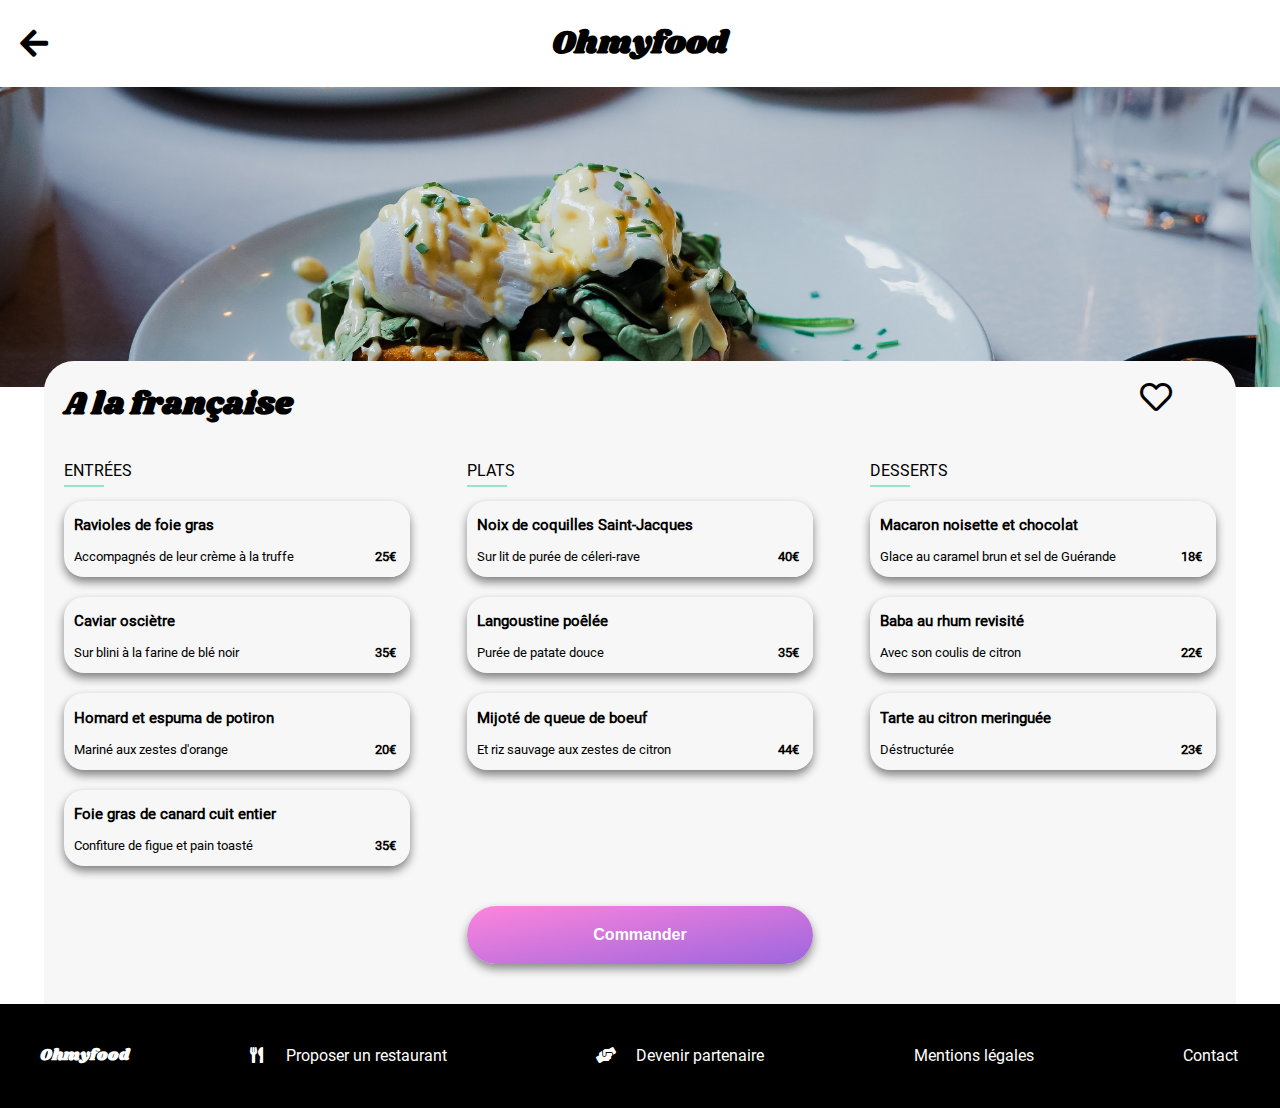
==== a-la-francaise.html @ ba6e2b92 "alignement tarif" ====
<!DOCTYPE html>
<html lang="fr">
    <head>
        <meta charset="utf-8"/>
        <meta name="description" content="Restaurant A la française">
        <meta name="viewport" content="width=device-width, initial-scale=1.0">
        <link rel="stylesheet" href="style.css"/>
        <link rel="stylesheet" href="https://cdnjs.cloudflare.com/ajax/libs/font-awesome/5.13.1/css/all.min.css"/>
        <title>OhMyFood - A la française</title>
    </head>

    <body>

        <div class="global">
            <header>
                <h1>Ohmyfood</h1>
                <a href="index.html"><i class="fas fa-arrow-left retour"></i></a>
            </header>

            <section class="description">
                <img src="images/a-la-francaise.jpg" alt="A la française"/>
                <div class="description-texte">
                    <h1>A la française</h1>
                    <i class="far fa-heart coeur"></i>
                </div>
            </section>

            <section class="menu">
                <div class="menu-categorie">
                <h2>Entrées</h2>
                    <div class="menu-indiv">
                        <div class="plat">
                            <h3>Ravioles de foie gras</h3>
                            <p>Accompagnés de leur crème à la truffe</p>
                        </div>
                        <div class="tarif">
                            <p>25€</p>
                        </div>
                        <div class="coche">
                            <i class="fas fa-check-circle"></i>
                        </div>
                    </div>
                    <div class="menu-indiv">
                        <div class="plat">
                            <h3>Caviar osciètre</h3>
                            <p>Sur blini à la farine de blé noir</p>
                        </div>
                        <div class="tarif">
                            <p>35€</p>
                        </div>
                        <div class="coche">
                            <i class="fas fa-check-circle"></i>
                        </div>
                    </div>
                    <div class="menu-indiv">
                        <div class="plat">
                            <h3>Homard et espuma de potiron</h3> 
                            <p>Mariné aux zestes d'orange</p>
                        </div>
                        <div class="tarif">
                            <p>20€</p>
                        </div>
                        <div class="coche">
                            <i class="fas fa-check-circle"></i>
                        </div>
                    </div>
                    <div class="menu-indiv">
                        <div class="plat">
                            <h3>Foie gras de canard cuit entier</h3> 
                            <p>Confiture de figue et pain toasté</p>
                        </div>
                        <div class="tarif">
                            <p>35€</p>
                        </div>
                        <div class="coche">
                            <i class="fas fa-check-circle"></i>
                        </div>
                    </div>
                </div>
                <div class="menu-categorie">
                <h2>Plats</h2>
                    <div class="menu-indiv">
                        <div class="plat">
                            <h3>Noix de coquilles Saint-Jacques</h3>
                            <p>Sur lit de purée de céleri-rave</p>
                        </div>
                        <div class="tarif">
                            <p>40€</p>
                        </div>
                        <div class="coche">
                            <i class="fas fa-check-circle"></i>
                        </div>
                    </div>
                    <div class="menu-indiv">
                        <div class="plat">
                            <h3>Langoustine poêlée</h3>
                            <p>Purée de patate douce</p>
                        </div>
                        <div class="tarif">
                            <p>35€</p>
                        </div>
                        <div class="coche">
                            <i class="fas fa-check-circle"></i>
                        </div>
                    </div>
                    <div class="menu-indiv">
                        <div class="plat">
                            <h3>Mijoté de queue de boeuf</h3>
                            <p>Et riz sauvage aux zestes de citron</p>
                        </div>
                        <div class="tarif">
                            <p>44€</p>
                        </div>
                        <div class="coche">
                            <i class="fas fa-check-circle"></i>
                        </div>
                    </div>
                </div>
                <div class="menu-categorie">
                <h2>Desserts</h2>
                    <div class="menu-indiv">
                        <div class="plat">
                            <h3>Macaron noisette et chocolat</h3>
                            <p>Glace au caramel brun et sel de Guérande</p>
                        </div>
                        <div class="tarif">
                            <p>18€</p>
                        </div>
                        <div class="coche">
                            <i class="fas fa-check-circle"></i>
                        </div>
                    </div>
                    <div class="menu-indiv">
                        <div class="plat">
                            <h3>Baba au rhum revisité</h3>
                            <p>Avec son coulis de citron</p>
                        </div>
                        <div class="tarif">
                            <p>22€</p>
                        </div>
                        <div class="coche">
                            <i class="fas fa-check-circle"></i>
                        </div>
                    </div>
                    <div class="menu-indiv">
                        <div class="plat">
                            <h3>Tarte au citron meringuée</h3>
                            <p>Déstructurée</p>
                        </div>
                        <div class="tarif">
                            <p>23€</p>
                        </div>
                        <div class="coche">
                            <i class="fas fa-check-circle"></i>
                        </div>
                    </div>
                </div>
                    <div class="bouton">
                        <input type="submit" class="button" value="Commander">
                    </div>
                </section>

            <footer>
                <h4>Ohmyfood</h4>
                <ul class="footer-liste">
                    <li><i class="fas fa-utensils fa-fw icone-3"></i>Proposer un restaurant</li>
                    <li><i class="fas fa-hands-helping fa-fw icone-3"></i>Devenir partenaire</li>
                    <li>Mentions légales</li>
                    <li><a href="mailto:" alt="contact">Contact</a></li>
                </ul>    
            </footer>
        </div>
    </body>
</html>
---- style.css ----
@charset "UTF-8";
/*POLICES*/
@font-face {
  font-family: "Roboto-Regular";
  src: url("police/Roboto-Regular.eot") format("eot"), url("police/Roboto-Regular.woff") format("woff"), url("police/Roboto-Regular.ttf") format("truetype"), url("police/Roboto-Regular.svg") format("svg");
}
@font-face {
  font-family: "Shrikhand-Regular";
  src: url("police/Shrikhand-Regular.eot") format("eot"), url("police/Shrikhand-Regular.woff") format("woff"), url("police/Shrikhand-Regular.ttf") format("truetype"), url("police/Shrikhand-Regular.svg") format("svg");
}
/*VARIABLES*/
/*KEYFRAMES*/
@-webkit-keyframes lds-dual-ring {
  0% {
    transform: rotate(0deg);
  }
  100% {
    transform: rotate(360deg);
  }
}
@-moz-keyframes lds-dual-ring {
  0% {
    transform: rotate(0deg);
  }
  100% {
    transform: rotate(360deg);
  }
}
@-o-keyframes lds-dual-ring {
  0% {
    transform: rotate(0deg);
  }
  100% {
    transform: rotate(360deg);
  }
}
@keyframes lds-dual-ring {
  0% {
    transform: rotate(0deg);
  }
  100% {
    transform: rotate(360deg);
  }
}
@-webkit-keyframes disparition {
  0% {
    opacity: 0.9;
    z-index: 2;
  }
  100% {
    opacity: 0;
    z-index: 0;
  }
}
@-moz-keyframes disparition {
  0% {
    opacity: 0.9;
    z-index: 2;
  }
  100% {
    opacity: 0;
    z-index: 0;
  }
}
@-o-keyframes disparition {
  0% {
    opacity: 0.9;
    z-index: 2;
  }
  100% {
    opacity: 0;
    z-index: 0;
  }
}
@keyframes disparition {
  0% {
    opacity: 0.9;
    z-index: 2;
  }
  100% {
    opacity: 0;
    z-index: 0;
  }
}
@-webkit-keyframes remplissage {
  0% {
    opacity: 0;
  }
  100% {
    opacity: 1;
  }
}
@-moz-keyframes remplissage {
  0% {
    opacity: 0;
  }
  100% {
    opacity: 1;
  }
}
@-o-keyframes remplissage {
  0% {
    opacity: 0;
  }
  100% {
    opacity: 1;
  }
}
@keyframes remplissage {
  0% {
    opacity: 0;
  }
  100% {
    opacity: 1;
  }
}
@-webkit-keyframes fadein {
  0% {
    opacity: 0;
    transform: translateY(20px);
  }
  100% {
    opacity: 1;
    transform: translateY(0px);
  }
}
@-moz-keyframes fadein {
  0% {
    opacity: 0;
    transform: translateY(20px);
  }
  100% {
    opacity: 1;
    transform: translateY(0px);
  }
}
@-o-keyframes fadein {
  0% {
    opacity: 0;
    transform: translateY(20px);
  }
  100% {
    opacity: 1;
    transform: translateY(0px);
  }
}
@keyframes fadein {
  0% {
    opacity: 0;
    transform: translateY(20px);
  }
  100% {
    opacity: 1;
    transform: translateY(0px);
  }
}
@-webkit-keyframes decalage {
  0% {
    transform: translateX(0);
  }
  100% {
    transform: translateX(-100%);
  }
}
@-moz-keyframes decalage {
  0% {
    transform: translateX(0);
  }
  100% {
    transform: translateX(-100%);
  }
}
@-o-keyframes decalage {
  0% {
    transform: translateX(0);
  }
  100% {
    transform: translateX(-100%);
  }
}
@keyframes decalage {
  0% {
    transform: translateX(0);
  }
  100% {
    transform: translateX(-100%);
  }
}
@-webkit-keyframes rotation {
  0% {
    transform: rotate(0deg);
  }
  100% {
    transform: rotate(360deg);
  }
}
@-moz-keyframes rotation {
  0% {
    transform: rotate(0deg);
  }
  100% {
    transform: rotate(360deg);
  }
}
@-o-keyframes rotation {
  0% {
    transform: rotate(0deg);
  }
  100% {
    transform: rotate(360deg);
  }
}
@keyframes rotation {
  0% {
    transform: rotate(0deg);
  }
  100% {
    transform: rotate(360deg);
  }
}
/*GENERAL*/
body {
  font-family: "Roboto-Regular", "serif";
  color: black;
  margin: auto;
}

body, .global {
  width: 100%;
  position: absolute;
}

h1, h4 {
  font-family: "Shrikhand-Regular", "serif";
  margin: 0px;
}

a {
  color: black;
}

.coeur {
  font-size: xx-large;
  position: absolute;
  top: 0;
  right: 0;
  padding: 10px;
  margin: 10px;
  width: 10%;
  text-align: center;
}
.coeur:hover {
  content: "";
  font-family: "Font Awesome 5 Free";
  font-weight: bold;
  background: -webkit-linear-gradient(90deg, #FF79DA, #9356DC);
  -webkit-background-clip: text;
  -webkit-text-fill-color: transparent;
  animation-name: remplissage;
  animation-duration: 3s;
}

/*Header*/
header {
  padding: 20px;
  text-align: center;
  max-width: 100%;
  position: relative;
}

.retour {
  font-size: xx-large;
  position: absolute;
  left: 0;
  top: 8%;
  padding: 20px;
}

/*Footer*/
footer {
  padding: 20px;
  color: white;
  background-color: black;
}

footer ul {
  padding-left: 0px;
}

footer li {
  list-style: none;
  line-height: 200%;
}

.icone-3 {
  padding-right: 20px;
}

footer a {
  text-decoration: none;
  color: white;
}

/*ACCUEIL*/
/*Loading spinner*/
.spinner {
  width: 100%;
  height: 100%;
  background-color: #f7f7f7;
  position: fixed;
  display: flex;
  align-items: center;
  justify-content: center;
  opacity: 0.9;
  z-index: 2;
  animation: disparition 2s forwards 2s;
}

.lds-dual-ring {
  width: 80px;
  height: 80px;
  display: block;
  margin-left: auto;
  margin-right: auto;
  animation: disparition 2s forwards 2s;
}

.lds-dual-ring:after {
  content: " ";
  display: block;
  width: 64px;
  height: 64px;
  margin: 8px;
  border-radius: 50%;
  border: 6px solid #9356DC;
  border-color: #9356DC transparent #9356DC transparent;
  animation: lds-dual-ring 3s linear infinite;
}

/*Localisation*/
.localisation {
  padding: 20px;
  text-align: center;
  font-size: large;
  font-weight: bold;
  background-color: #ededed;
  box-shadow: inset 0 5px 5px -5px #333;
  max-width: 100%;
}

input {
  border: none;
  background-color: #ededed;
  font-size: large;
  font-weight: bold;
  color: black;
  max-width: 50%;
}

input::placeholder {
  color: black;
  opacity: 1;
  width: 50%;
  text-align: center;
  border: none;
}

/*Presentation*/
.presentation {
  padding: 40px 20px;
  background-color: #f7f7f7;
  text-align: center;
}

.presentation p {
  font-size: large;
}

.icone-1 {
  color: black;
  opacity: 0.6;
}

.icone-2 {
  color: #9356DC;
}

.button {
  width: 80%;
  margin-top: 20px;
  padding: 20px 10px 20px 10px;
  border-radius: 30px;
  font-size: medium;
  font-weight: bold;
  color: white;
  border: none;
  background: linear-gradient(170deg, #FF79DA, #9356DC);
  opacity: 0.9;
  box-shadow: 0px 5px 10px gray;
}
.button:hover {
  opacity: 0.7;
  box-shadow: 0px 5px 20px black;
}

/*Fonctionnement*/
.fonctionnement {
  padding: 40px 20px;
}

.fonctionnement ol {
  list-style-type: none;
  counter-reset: compteListe;
}

.fonctionnement ol li {
  padding: 30px 10px 30px 0px;
  font-weight: bold;
  background-color: #f7f7f7;
  border-radius: 20px;
  margin-bottom: 20px;
  box-shadow: 0px 5px 10px gray;
  margin-left: -20px;
  letter-spacing: 1px;
}
.fonctionnement ol li:hover {
  opacity: 0.7;
  box-shadow: 0px 5px 20px black;
}

.fonctionnement ol li::before {
  counter-increment: compteListe;
  content: counter(compteListe) " ";
  color: white;
  background-color: #9356DC;
  border-radius: 50%;
  padding: 10px;
  margin-left: -20px;
}

.icone-1, .icone-2 {
  padding-left: 20px;
  padding-right: 20px;
}

/*Restaurants*/
.restaurant {
  padding: 40px 20px;
  background-color: #f7f7f7;
}

.restaurant-indiv {
  max-width: 100%;
  border-radius: 20px;
  padding-bottom: 10px;
  margin-bottom: 20px;
  box-shadow: 0px 5px 10px gray;
  display: flex;
  flex-wrap: wrap;
  justify-content: space-between;
}

.restaurant a {
  text-decoration: none;
  color: black;
  width: 100%;
}

.restaurant-image {
  position: relative;
  width: 100%;
}

.restaurant-indiv img {
  border-radius: 20px 20px 0px 0px;
  width: 100%;
  max-height: 250px;
  object-fit: cover;
}

.button-new {
  background-color: #99E2D0;
  color: #30A387;
  font-weight: bold;
  width: 100px;
  border-radius: 5px;
  text-align: center;
  padding: 10px;
  margin: 10px;
  border: none;
  letter-spacing: 1px;
  position: absolute;
  top: 0;
  right: 0;
}

.restaurant-texte {
  line-height: 50%;
  padding-left: 10px;
  position: relative;
  width: 100%;
}

/*MENUS*/
/*Description*/
.description-texte {
  position: relative;
  max-width: 100%;
  padding: 20px;
  border-radius: 30px 30px 0px 0px;
  background-color: #f7f7f7;
  margin-top: -30px;
  display: flex;
  flex-direction: row;
  flex-wrap: wrap;
  justify-content: space-between;
}

.description img {
  width: 100%;
  max-height: 200px;
  object-fit: cover;
  object-position: center;
}

/*Menus*/
.menu {
  background-color: #f7f7f7;
  padding: 0px 20px 40px 20px;
  margin-top: -20px;
}

.menu h2 {
  padding-top: 20px;
  font-size: medium;
  text-transform: uppercase;
  font-weight: lighter;
  border-bottom: 2px #99E2D0 solid;
  padding-bottom: 5px;
  width: 40px;
}

.menu-indiv {
  max-width: 100%;
  border-radius: 20px;
  margin-bottom: 20px;
  font-size: small;
  box-shadow: 0px 5px 10px gray;
  display: flex;
  flex-direction: row;
  flex-wrap: nowrap;
  justify-content: space-between;
  overflow: hidden;
  animation: fadein 2s;
  -moz-animation: fadein 2s;
  /* Firefox */
  -webkit-animation: fadein 2s;
  /* Safari et Chrome */
  -o-animation: fadein 2s;
  /* Opera */
}

.menu-indiv:nth-of-type(1) {
  animation-delay: 0s;
}

.menu-indiv:nth-of-type(2) {
  animation-delay: 0.1s;
}

.menu-indiv:nth-of-type(3) {
  animation-delay: 0.2s;
}

.menu-indiv:nth-of-type(4) {
  animation-delay: 0.3s;
}

.tarif {
  font-weight: bold;
  min-width: 20%;
  min-height: 100%;
  text-align: center;
  display: grid;
  align-items: end;
  z-index: 1;
  background-color: #f7f7f7;
  border-radius: 0px 20px 20px 0px;
  position: relative;
  /*right: -20%;*/
}
.tarif:hover {
  animation: decalage 2s forwards;
  width: 20%;
}
.tarif:hover + .coche {
  animation: decalage 2s forwards;
}
.tarif:hover + .coche i {
  animation: rotation 2s forwards 0.5s;
}

.coche {
  min-width: 20%;
  min-height: 100%;
  z-index: 0;
  color: white;
  background: #99E2D0;
  border-radius: 0px 20px 20px 0px;
  font-size: x-large;
  position: relative;
  /*right: -20%;*/
  text-align: center;
  display: grid;
  align-items: center;
}

.plat {
  /*line-height: 50%;*/
  padding-left: 10px;
  min-width: 80%;
  white-space: nowrap;
}

.plat p, .plat h3 {
  white-space: nowrap;
  overflow: hidden;
  text-overflow: ellipsis;
  /*line-height: 100%;*/
}

.bouton {
  text-align: center;
}

/*MEDIA QUERIES*/
@media screen and (min-width: 800px) and (max-width: 1024px) {
  body, .global {
    max-width: 800px;
    position: relative;
    margin: auto;
  }
}
@media screen and (min-width: 1024px) {
  .presentation, .fonctionnement {
    padding: 40px 20px;
  }

  .button {
    width: 30%;
  }

  .fonctionnement ol {
    display: flex;
    justify-content: space-between;
  }

  .fonctionnement ol li {
    width: 30%;
    font-weight: normal;
  }

  .restaurant {
    padding: 40px 20px;
    display: flex;
    flex-direction: row;
    flex-wrap: wrap;
    justify-content: space-between;
  }

  .restaurant h2 {
    width: 100%;
  }

  .restaurant a {
    width: 49%;
  }

  footer {
    padding: 20px 20px;
    display: flex;
  }

  footer h4 {
    margin: 20px;
    width: 15%;
  }

  footer ul {
    display: flex;
    justify-content: space-between;
    width: 80%;
  }

  .description-texte {
    width: 90%;
    margin-left: auto;
    margin-right: auto;
  }

  .description img {
    max-height: 300px;
  }

  .menu {
    width: 90%;
    margin-left: auto;
    margin-right: auto;
    display: flex;
    flex-direction: row;
    flex-wrap: wrap;
    justify-content: space-between;
  }

  .menu-categorie {
    width: 30%;
  }

  .bouton {
    width: 100%;
  }
}

/*# sourceMappingURL=style.css.map */
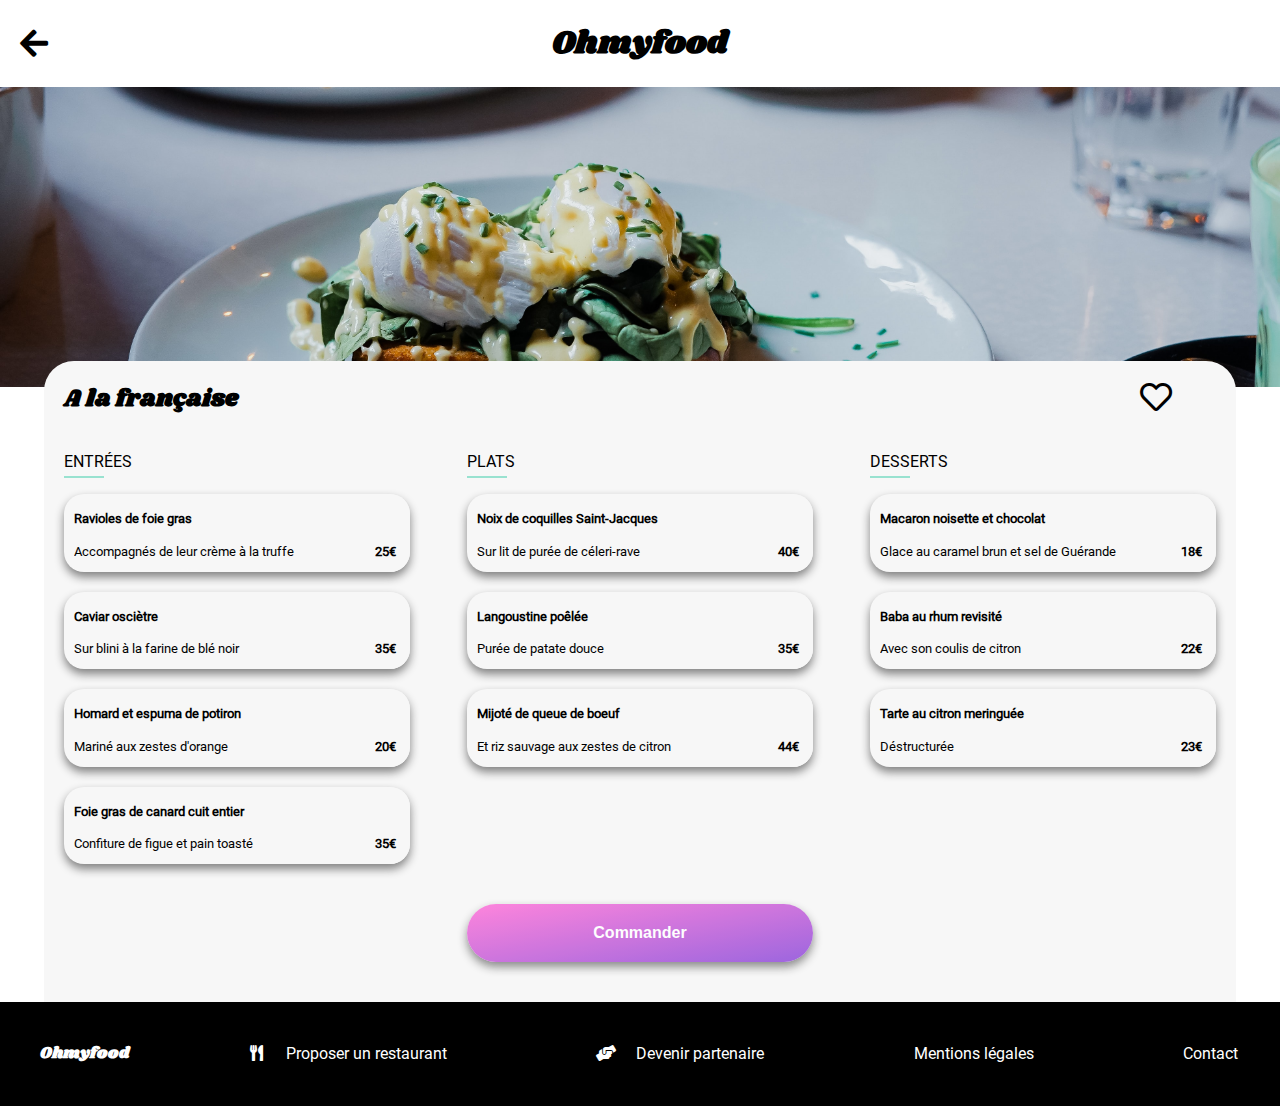
==== commit b4c9b95b: "corrections W3C" ====
--- a/a-la-francaise.html
+++ b/a-la-francaise.html
@@ -20,17 +20,17 @@
             <section class="description">
                 <img src="images/a-la-francaise.jpg" alt="A la française"/>
                 <div class="description-texte">
-                    <h1>A la française</h1>
+                    <h2>A la française</h2>
                     <i class="far fa-heart coeur"></i>
                 </div>
             </section>
 
             <section class="menu">
                 <div class="menu-categorie">
-                <h2>Entrées</h2>
+                <h3>Entrées</h3>
                     <div class="menu-indiv">
                         <div class="plat">
-                            <h3>Ravioles de foie gras</h3>
+                            <h4>Ravioles de foie gras</h4>
                             <p>Accompagnés de leur crème à la truffe</p>
                         </div>
                         <div class="tarif">
@@ -42,7 +42,7 @@
                     </div>
                     <div class="menu-indiv">
                         <div class="plat">
-                            <h3>Caviar osciètre</h3>
+                            <h4>Caviar osciètre</h4>
                             <p>Sur blini à la farine de blé noir</p>
                         </div>
                         <div class="tarif">
@@ -54,7 +54,7 @@
                     </div>
                     <div class="menu-indiv">
                         <div class="plat">
-                            <h3>Homard et espuma de potiron</h3> 
+                            <h4>Homard et espuma de potiron</h4> 
                             <p>Mariné aux zestes d'orange</p>
                         </div>
                         <div class="tarif">
@@ -66,7 +66,7 @@
                     </div>
                     <div class="menu-indiv">
                         <div class="plat">
-                            <h3>Foie gras de canard cuit entier</h3> 
+                            <h4>Foie gras de canard cuit entier</h4> 
                             <p>Confiture de figue et pain toasté</p>
                         </div>
                         <div class="tarif">
@@ -78,10 +78,10 @@
                     </div>
                 </div>
                 <div class="menu-categorie">
-                <h2>Plats</h2>
+                <h3>Plats</h3>
                     <div class="menu-indiv">
                         <div class="plat">
-                            <h3>Noix de coquilles Saint-Jacques</h3>
+                            <h4>Noix de coquilles Saint-Jacques</h4>
                             <p>Sur lit de purée de céleri-rave</p>
                         </div>
                         <div class="tarif">
@@ -93,7 +93,7 @@
                     </div>
                     <div class="menu-indiv">
                         <div class="plat">
-                            <h3>Langoustine poêlée</h3>
+                            <h4>Langoustine poêlée</h4>
                             <p>Purée de patate douce</p>
                         </div>
                         <div class="tarif">
@@ -105,7 +105,7 @@
                     </div>
                     <div class="menu-indiv">
                         <div class="plat">
-                            <h3>Mijoté de queue de boeuf</h3>
+                            <h4>Mijoté de queue de boeuf</h4>
                             <p>Et riz sauvage aux zestes de citron</p>
                         </div>
                         <div class="tarif">
@@ -117,10 +117,10 @@
                     </div>
                 </div>
                 <div class="menu-categorie">
-                <h2>Desserts</h2>
+                <h3>Desserts</h3>
                     <div class="menu-indiv">
                         <div class="plat">
-                            <h3>Macaron noisette et chocolat</h3>
+                            <h4>Macaron noisette et chocolat</h4>
                             <p>Glace au caramel brun et sel de Guérande</p>
                         </div>
                         <div class="tarif">
@@ -132,7 +132,7 @@
                     </div>
                     <div class="menu-indiv">
                         <div class="plat">
-                            <h3>Baba au rhum revisité</h3>
+                            <h4>Baba au rhum revisité</h4>
                             <p>Avec son coulis de citron</p>
                         </div>
                         <div class="tarif">
@@ -144,7 +144,7 @@
                     </div>
                     <div class="menu-indiv">
                         <div class="plat">
-                            <h3>Tarte au citron meringuée</h3>
+                            <h4>Tarte au citron meringuée</h4>
                             <p>Déstructurée</p>
                         </div>
                         <div class="tarif">
@@ -166,7 +166,7 @@
                     <li><i class="fas fa-utensils fa-fw icone-3"></i>Proposer un restaurant</li>
                     <li><i class="fas fa-hands-helping fa-fw icone-3"></i>Devenir partenaire</li>
                     <li>Mentions légales</li>
-                    <li><a href="mailto:" alt="contact">Contact</a></li>
+                    <li><a href="mailto:">Contact</a></li>
                 </ul>    
             </footer>
         </div>
--- a/style.css
+++ b/style.css
@@ -218,6 +218,38 @@
     transform: rotate(360deg);
   }
 }
+@-webkit-keyframes largeur {
+  0% {
+    max-width: 80%;
+  }
+  100% {
+    max-width: 60%;
+  }
+}
+@-moz-keyframes largeur {
+  0% {
+    max-width: 80%;
+  }
+  100% {
+    max-width: 60%;
+  }
+}
+@-o-keyframes largeur {
+  0% {
+    max-width: 80%;
+  }
+  100% {
+    max-width: 60%;
+  }
+}
+@keyframes largeur {
+  0% {
+    max-width: 80%;
+  }
+  100% {
+    max-width: 60%;
+  }
+}
 /*GENERAL*/
 body {
   font-family: "Roboto-Regular", "serif";
@@ -230,7 +262,7 @@
   position: absolute;
 }
 
-h1, h4 {
+h1 {
   font-family: "Shrikhand-Regular", "serif";
   margin: 0px;
 }
@@ -281,6 +313,11 @@
   padding: 20px;
   color: white;
   background-color: black;
+}
+
+footer h4 {
+  font-family: "Shrikhand-Regular", "serif";
+  margin: 0px;
 }
 
 footer ul {
@@ -516,6 +553,11 @@
   justify-content: space-between;
 }
 
+.description-texte h2 {
+  font-family: "Shrikhand-Regular", "serif";
+  margin: 0px;
+}
+
 .description img {
   width: 100%;
   max-height: 200px;
@@ -530,7 +572,7 @@
   margin-top: -20px;
 }
 
-.menu h2 {
+.menu h3 {
   padding-top: 20px;
   font-size: medium;
   text-transform: uppercase;
@@ -599,6 +641,9 @@
 .tarif:hover + .coche i {
   animation: rotation 2s forwards 0.5s;
 }
+.tarif:hover {
+  animation: decalage 2s forwards;
+}
 
 .coche {
   min-width: 20%;
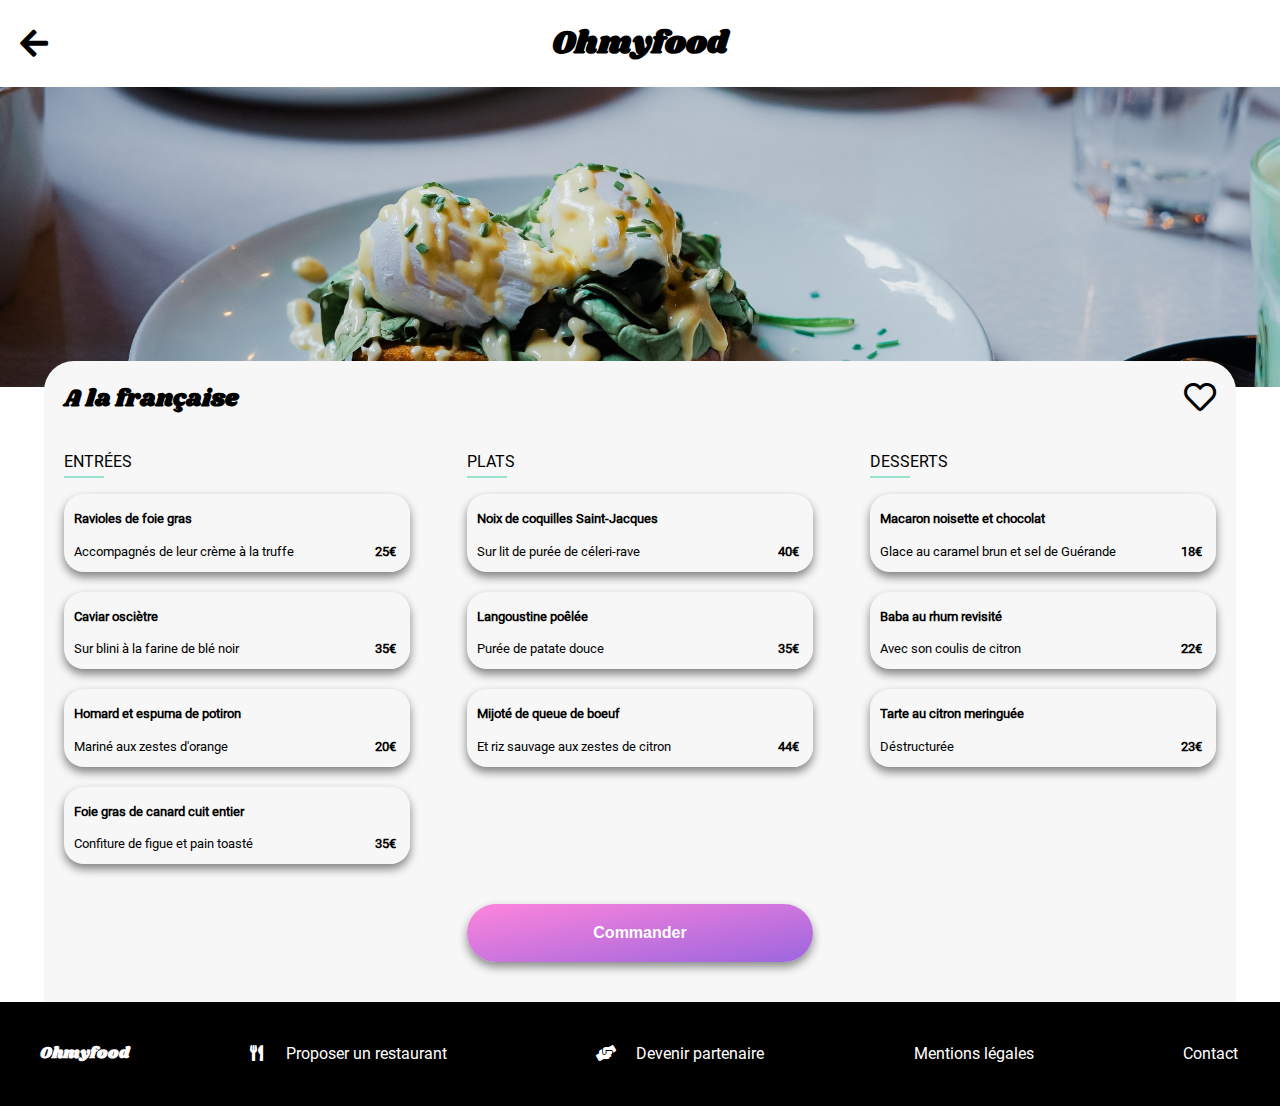
==== commit ce9088d2: "mail" ====
--- a/a-la-francaise.html
+++ b/a-la-francaise.html
@@ -166,8 +166,7 @@
                     <li><i class="fas fa-utensils fa-fw icone-3"></i>Proposer un restaurant</li>
                     <li><i class="fas fa-hands-helping fa-fw icone-3"></i>Devenir partenaire</li>
                     <li>Mentions légales</li>
-                    <li><a href="mailto:">Contact</a></li>
-                </ul>    
+                    <li><a href="mailto:contact@ohmyfood.com">Contact</a></li>                </ul>    
             </footer>
         </div>
     </body>
--- a/style.css
+++ b/style.css
@@ -10,6 +10,14 @@
 }
 /*VARIABLES*/
 /*KEYFRAMES*/
+@keyframes lds-dual-ring {
+  0% {
+    transform: rotate(0deg);
+  }
+  100% {
+    transform: rotate(360deg);
+  }
+}
 @-webkit-keyframes lds-dual-ring {
   0% {
     transform: rotate(0deg);
@@ -34,15 +42,7 @@
     transform: rotate(360deg);
   }
 }
-@keyframes lds-dual-ring {
-  0% {
-    transform: rotate(0deg);
-  }
-  100% {
-    transform: rotate(360deg);
-  }
-}
-@-webkit-keyframes disparition {
+@keyframes disparition {
   0% {
     opacity: 0.9;
     z-index: 2;
@@ -52,7 +52,7 @@
     z-index: 0;
   }
 }
-@-moz-keyframes disparition {
+@-webkit-keyframes disparition {
   0% {
     opacity: 0.9;
     z-index: 2;
@@ -62,7 +62,7 @@
     z-index: 0;
   }
 }
-@-o-keyframes disparition {
+@-moz-keyframes disparition {
   0% {
     opacity: 0.9;
     z-index: 2;
@@ -72,7 +72,7 @@
     z-index: 0;
   }
 }
-@keyframes disparition {
+@-o-keyframes disparition {
   0% {
     opacity: 0.9;
     z-index: 2;
@@ -82,6 +82,14 @@
     z-index: 0;
   }
 }
+@keyframes remplissage {
+  0% {
+    opacity: 0;
+  }
+  100% {
+    opacity: 1;
+  }
+}
 @-webkit-keyframes remplissage {
   0% {
     opacity: 0;
@@ -106,15 +114,7 @@
     opacity: 1;
   }
 }
-@keyframes remplissage {
-  0% {
-    opacity: 0;
-  }
-  100% {
-    opacity: 1;
-  }
-}
-@-webkit-keyframes fadein {
+@keyframes fadein {
   0% {
     opacity: 0;
     transform: translateY(20px);
@@ -124,7 +124,7 @@
     transform: translateY(0px);
   }
 }
-@-moz-keyframes fadein {
+@-webkit-keyframes fadein {
   0% {
     opacity: 0;
     transform: translateY(20px);
@@ -134,7 +134,7 @@
     transform: translateY(0px);
   }
 }
-@-o-keyframes fadein {
+@-moz-keyframes fadein {
   0% {
     opacity: 0;
     transform: translateY(20px);
@@ -144,7 +144,7 @@
     transform: translateY(0px);
   }
 }
-@keyframes fadein {
+@-o-keyframes fadein {
   0% {
     opacity: 0;
     transform: translateY(20px);
@@ -154,36 +154,12 @@
     transform: translateY(0px);
   }
 }
-@-webkit-keyframes decalage {
-  0% {
-    transform: translateX(0);
-  }
-  100% {
-    transform: translateX(-100%);
-  }
-}
-@-moz-keyframes decalage {
-  0% {
-    transform: translateX(0);
-  }
-  100% {
-    transform: translateX(-100%);
-  }
-}
-@-o-keyframes decalage {
-  0% {
-    transform: translateX(0);
-  }
-  100% {
-    transform: translateX(-100%);
-  }
-}
-@keyframes decalage {
-  0% {
-    transform: translateX(0);
-  }
-  100% {
-    transform: translateX(-100%);
+@keyframes rotation {
+  0% {
+    transform: rotate(0deg);
+  }
+  100% {
+    transform: rotate(360deg);
   }
 }
 @-webkit-keyframes rotation {
@@ -210,44 +186,36 @@
     transform: rotate(360deg);
   }
 }
-@keyframes rotation {
-  0% {
-    transform: rotate(0deg);
-  }
-  100% {
-    transform: rotate(360deg);
+@keyframes largeur {
+  0% {
+    min-width: 80%;
+  }
+  100% {
+    min-width: 60%;
   }
 }
 @-webkit-keyframes largeur {
   0% {
-    max-width: 80%;
-  }
-  100% {
-    max-width: 60%;
+    min-width: 80%;
+  }
+  100% {
+    min-width: 60%;
   }
 }
 @-moz-keyframes largeur {
   0% {
-    max-width: 80%;
-  }
-  100% {
-    max-width: 60%;
+    min-width: 80%;
+  }
+  100% {
+    min-width: 60%;
   }
 }
 @-o-keyframes largeur {
   0% {
-    max-width: 80%;
-  }
-  100% {
-    max-width: 60%;
-  }
-}
-@keyframes largeur {
-  0% {
-    max-width: 80%;
-  }
-  100% {
-    max-width: 60%;
+    min-width: 80%;
+  }
+  100% {
+    min-width: 60%;
   }
 }
 /*GENERAL*/
@@ -279,7 +247,7 @@
   padding: 10px;
   margin: 10px;
   width: 10%;
-  text-align: center;
+  text-align: end;
 }
 .coeur:hover {
   content: "";
@@ -385,7 +353,7 @@
   max-width: 100%;
 }
 
-input {
+.localisation input {
   border: none;
   background-color: #ededed;
   font-size: large;
@@ -397,7 +365,7 @@
 input::placeholder {
   color: black;
   opacity: 1;
-  width: 50%;
+  width: 100%;
   text-align: center;
   border: none;
 }
@@ -595,11 +563,14 @@
   overflow: hidden;
   animation: fadein 2s;
   -moz-animation: fadein 2s;
-  /* Firefox */
   -webkit-animation: fadein 2s;
-  /* Safari et Chrome */
   -o-animation: fadein 2s;
-  /* Opera */
+}
+.menu-indiv:hover > .plat {
+  animation: largeur 2s forwards;
+}
+.menu-indiv:hover > .coche i {
+  animation: rotation 2s forwards 0.5s;
 }
 
 .menu-indiv:nth-of-type(1) {
@@ -629,20 +600,6 @@
   background-color: #f7f7f7;
   border-radius: 0px 20px 20px 0px;
   position: relative;
-  /*right: -20%;*/
-}
-.tarif:hover {
-  animation: decalage 2s forwards;
-  width: 20%;
-}
-.tarif:hover + .coche {
-  animation: decalage 2s forwards;
-}
-.tarif:hover + .coche i {
-  animation: rotation 2s forwards 0.5s;
-}
-.tarif:hover {
-  animation: decalage 2s forwards;
 }
 
 .coche {
@@ -654,24 +611,21 @@
   border-radius: 0px 20px 20px 0px;
   font-size: x-large;
   position: relative;
-  /*right: -20%;*/
   text-align: center;
   display: grid;
   align-items: center;
 }
 
 .plat {
-  /*line-height: 50%;*/
   padding-left: 10px;
   min-width: 80%;
   white-space: nowrap;
 }
 
-.plat p, .plat h3 {
+.plat p, .plat h4 {
   white-space: nowrap;
   overflow: hidden;
   text-overflow: ellipsis;
-  /*line-height: 100%;*/
 }
 
 .bouton {
@@ -680,10 +634,30 @@
 
 /*MEDIA QUERIES*/
 @media screen and (min-width: 800px) and (max-width: 1024px) {
-  body, .global {
+  footer h4 {
+    text-align: center;
+  }
+
+  footer ul {
+    text-align: center;
+  }
+
+  .description img {
+    max-height: 250px;
+  }
+
+  .description-texte {
     max-width: 800px;
-    position: relative;
-    margin: auto;
+    margin-left: auto;
+    margin-right: auto;
+  }
+
+  .menu {
+    max-width: 800px;
+    margin-left: auto;
+    margin-right: auto;
+    display: flex;
+    flex-direction: column;
   }
 }
 @media screen and (min-width: 1024px) {
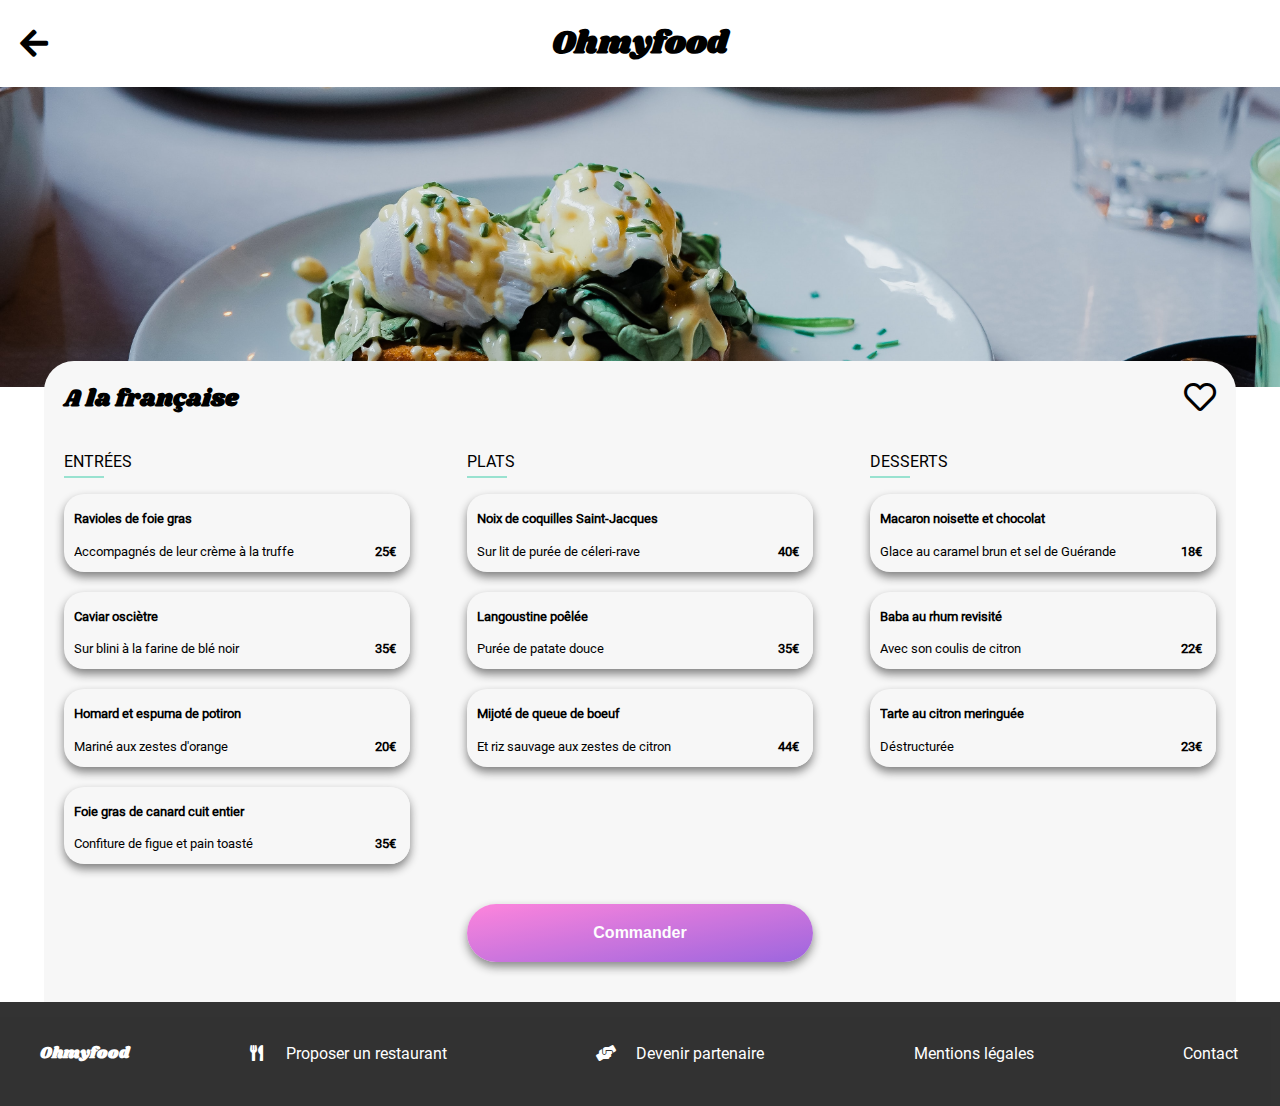
==== commit 4f37daf7: "dernier commit" ====
--- a/a-la-francaise.html
+++ b/a-la-francaise.html
@@ -4,6 +4,7 @@
         <meta charset="utf-8"/>
         <meta name="description" content="Restaurant A la française">
         <meta name="viewport" content="width=device-width, initial-scale=1.0">
+        <meta name="keywords" content="gastronomie, menu, restaurant, commande">
         <link rel="stylesheet" href="style.css"/>
         <link rel="stylesheet" href="https://cdnjs.cloudflare.com/ajax/libs/font-awesome/5.13.1/css/all.min.css"/>
         <title>OhMyFood - A la française</title>
--- a/style.css
+++ b/style.css
@@ -281,6 +281,7 @@
   padding: 20px;
   color: white;
   background-color: black;
+  opacity: 0.8;
 }
 
 footer h4 {
@@ -479,7 +480,7 @@
 .restaurant-indiv img {
   border-radius: 20px 20px 0px 0px;
   width: 100%;
-  max-height: 250px;
+  max-height: 150px;
   object-fit: cover;
 }
 
@@ -659,6 +660,10 @@
     display: flex;
     flex-direction: column;
   }
+
+  .restaurant-indiv img {
+    max-height: 200px;
+  }
 }
 @media screen and (min-width: 1024px) {
   .presentation, .fonctionnement {
@@ -693,6 +698,10 @@
 
   .restaurant a {
     width: 49%;
+  }
+
+  .restaurant-indiv img {
+    max-height: 250px;
   }
 
   footer {
